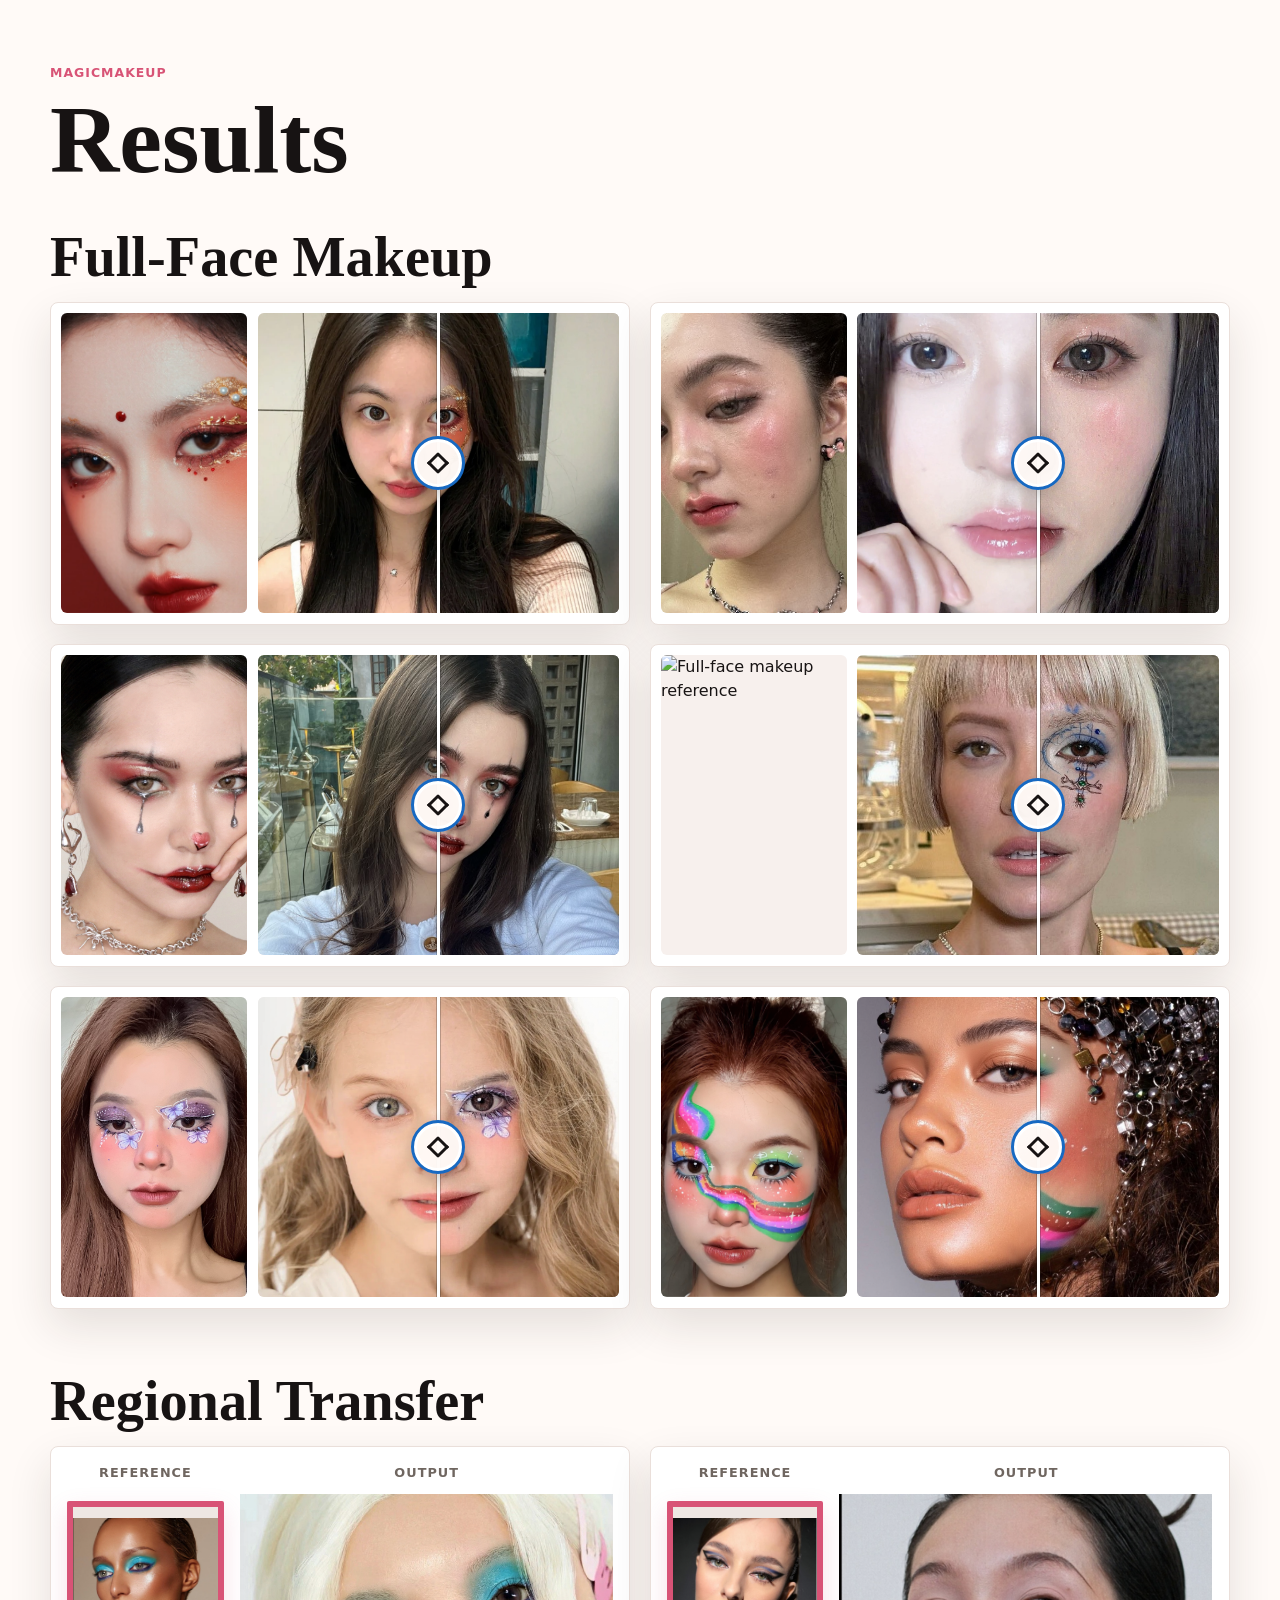
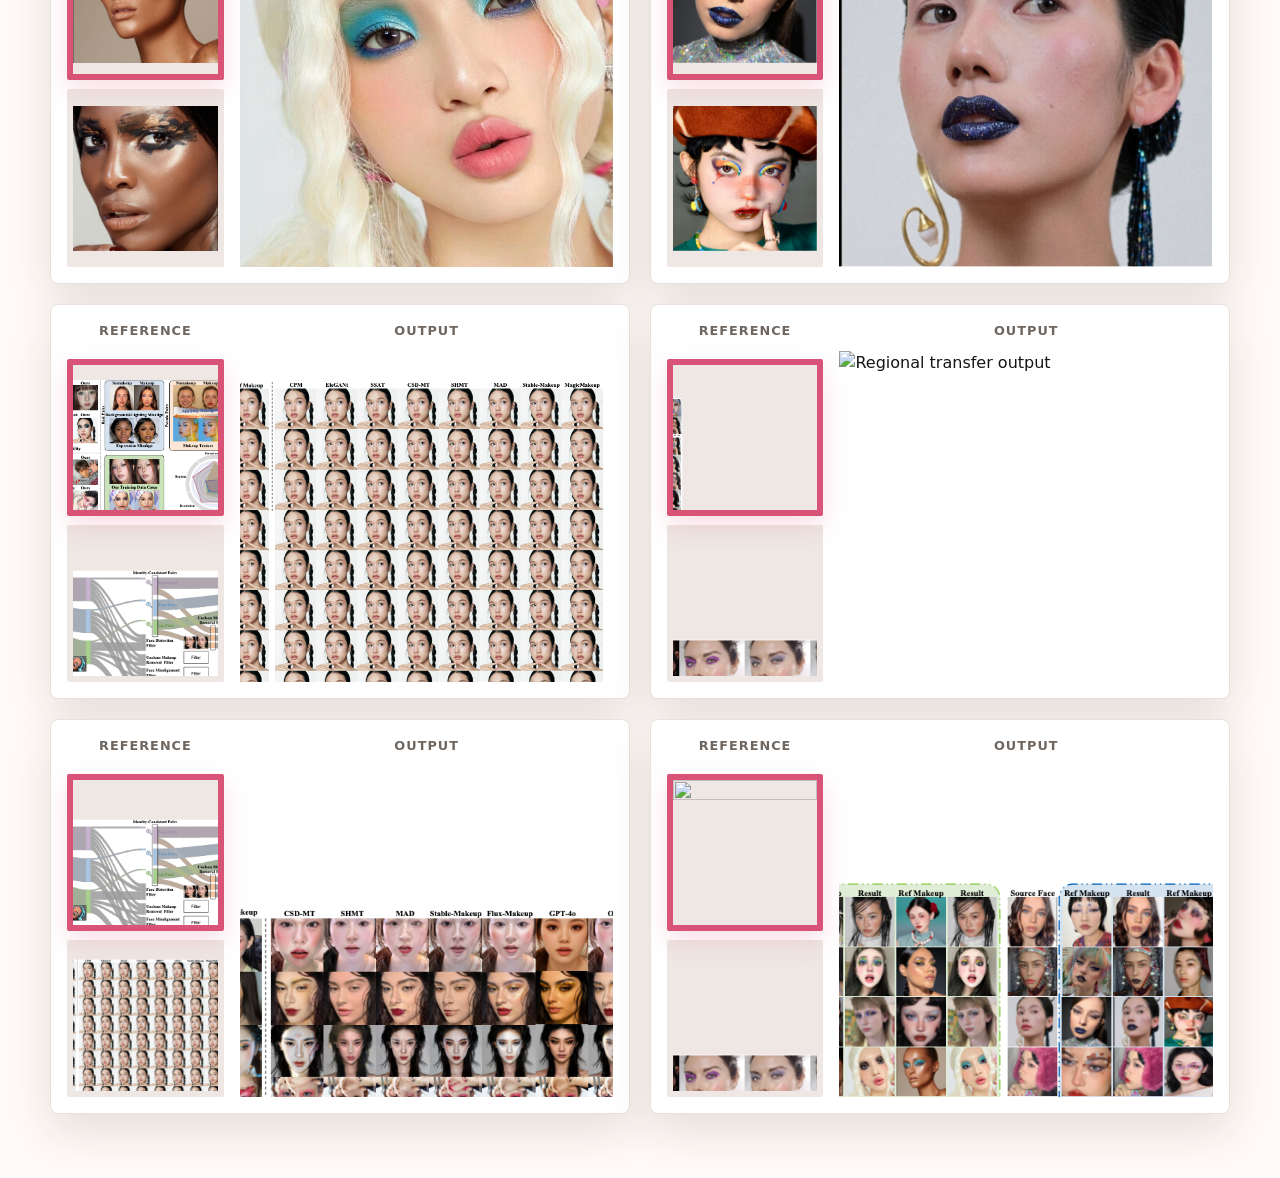
==== minimal-site/index.html @ 83f69f0c "Add minimal results site" ====
<!doctype html>
<html lang="en">
<head>
  <meta charset="utf-8">
  <meta name="viewport" content="width=device-width, initial-scale=1">
  <title>MagicMakeup Minimal Results</title>
  <link rel="stylesheet" href="assets/css/site.css">
</head>
<body>
  <main class="page">
    <header class="page-head">
      <p class="eyebrow">MagicMakeup</p>
      <h1>Results</h1>
    </header>

    <section class="result-block" aria-labelledby="full-face-title">
      <h2 id="full-face-title">Full-Face Makeup</h2>
      <div class="paired-grid">
        <article class="paired-card" data-compare-tile>
          <figure class="paired-card__reference">
            <img src="assets/images/1-2.png" alt="Full-face makeup reference">
          </figure>
          <div class="compare-viewer" data-compare-viewer tabindex="0" role="slider" aria-valuemin="0" aria-valuemax="100" aria-valuenow="50" aria-label="Full-face makeup comparison split">
            <img src="assets/images/1-1.png" alt="Source face">
            <img class="compare-viewer__after" src="assets/images/1-3.png" alt="Full-face makeup result">
            <div class="compare-viewer__line" aria-hidden="true"></div>
            <span class="compare-viewer__handle" aria-hidden="true"></span>
          </div>
        </article>

        <article class="paired-card" data-compare-tile>
          <figure class="paired-card__reference">
            <img src="assets/images/2-2.png" alt="Full-face makeup reference">
          </figure>
          <div class="compare-viewer" data-compare-viewer tabindex="0" role="slider" aria-valuemin="0" aria-valuemax="100" aria-valuenow="50" aria-label="Full-face makeup comparison split">
            <img src="assets/images/2-1.png" alt="Source face">
            <img class="compare-viewer__after" src="assets/images/2-3.png" alt="Full-face makeup result">
            <div class="compare-viewer__line" aria-hidden="true"></div>
            <span class="compare-viewer__handle" aria-hidden="true"></span>
          </div>
        </article>

        <article class="paired-card" data-compare-tile>
          <figure class="paired-card__reference">
            <img src="assets/images/3-2.png" alt="Full-face makeup reference">
          </figure>
          <div class="compare-viewer" data-compare-viewer tabindex="0" role="slider" aria-valuemin="0" aria-valuemax="100" aria-valuenow="50" aria-label="Full-face makeup comparison split">
            <img src="assets/images/3-1.png" alt="Source face">
            <img class="compare-viewer__after" src="assets/images/3-3.png" alt="Full-face makeup result">
            <div class="compare-viewer__line" aria-hidden="true"></div>
            <span class="compare-viewer__handle" aria-hidden="true"></span>
          </div>
        </article>

        <article class="paired-card" data-compare-tile>
          <figure class="paired-card__reference">
            <img src="assets/images/4-2.png" alt="Full-face makeup reference">
          </figure>
          <div class="compare-viewer" data-compare-viewer tabindex="0" role="slider" aria-valuemin="0" aria-valuemax="100" aria-valuenow="50" aria-label="Full-face makeup comparison split">
            <img src="assets/images/4-1.png" alt="Source face">
            <img class="compare-viewer__after" src="assets/images/4-3.png" alt="Full-face makeup result">
            <div class="compare-viewer__line" aria-hidden="true"></div>
            <span class="compare-viewer__handle" aria-hidden="true"></span>
          </div>
        </article>

        <article class="paired-card" data-compare-tile>
          <figure class="paired-card__reference">
            <img src="assets/images/5_2.png" alt="Full-face makeup reference">
          </figure>
          <div class="compare-viewer" data-compare-viewer tabindex="0" role="slider" aria-valuemin="0" aria-valuemax="100" aria-valuenow="50" aria-label="Full-face makeup comparison split">
            <img src="assets/images/5_1.png" alt="Source face">
            <img class="compare-viewer__after" src="assets/images/5_3.png" alt="Full-face makeup result">
            <div class="compare-viewer__line" aria-hidden="true"></div>
            <span class="compare-viewer__handle" aria-hidden="true"></span>
          </div>
        </article>

        <article class="paired-card" data-compare-tile>
          <figure class="paired-card__reference">
            <img src="assets/images/6_2.png" alt="Full-face makeup reference">
          </figure>
          <div class="compare-viewer" data-compare-viewer tabindex="0" role="slider" aria-valuemin="0" aria-valuemax="100" aria-valuenow="50" aria-label="Full-face makeup comparison split">
            <img src="assets/images/6_1.png" alt="Source face">
            <img class="compare-viewer__after" src="assets/images/6_3.png" alt="Full-face makeup result">
            <div class="compare-viewer__line" aria-hidden="true"></div>
            <span class="compare-viewer__handle" aria-hidden="true"></span>
          </div>
        </article>
      </div>
    </section>

    <section class="result-block" aria-labelledby="regional-title">
      <h2 id="regional-title">Regional Transfer</h2>
      <div class="regional-grid">
        <article class="regional-card" data-regional-card>
          <div class="regional-card__refs">
            <h3>Reference</h3>
            <button class="regional-option is-active" type="button" data-regional-option data-output-src="assets/images/b1-3.png" aria-label="Regional reference option 1"><img src="assets/images/b1-2.png" alt=""></button>
            <button class="regional-option" type="button" data-regional-option data-output-src="assets/images/b1-5.png" aria-label="Regional reference option 2"><img src="assets/images/b1-4.png" alt=""></button>
          </div>
          <figure class="regional-card__output">
            <h3>Output</h3>
            <img data-regional-output src="assets/images/b1-1.png" alt="Regional transfer output">
          </figure>
        </article>

        <article class="regional-card" data-regional-card>
          <div class="regional-card__refs">
            <h3>Reference</h3>
            <button class="regional-option is-active" type="button" data-regional-option data-output-src="assets/images/c1-3.png" aria-label="Regional reference option 1"><img src="assets/images/c1-2.png" alt=""></button>
            <button class="regional-option" type="button" data-regional-option data-output-src="assets/images/c1-5.png" aria-label="Regional reference option 2"><img src="assets/images/c1-4.png" alt=""></button>
          </div>
          <figure class="regional-card__output">
            <h3>Output</h3>
            <img data-regional-output src="assets/images/c1-1.png" alt="Regional transfer output">
          </figure>
        </article>

        <article class="regional-card" data-regional-card>
          <div class="regional-card__refs">
            <h3>Reference</h3>
            <button class="regional-option is-active" type="button" data-regional-option data-output-src="assets/images/full-face-transfer.png" aria-label="Regional reference option 1"><img src="assets/images/challenges.png" alt=""></button>
            <button class="regional-option" type="button" data-regional-option data-output-src="assets/images/comparison.png" aria-label="Regional reference option 2"><img src="assets/images/data-pipeline.png" alt=""></button>
          </div>
          <figure class="regional-card__output">
            <h3>Output</h3>
            <img data-regional-output src="assets/images/full-face-transfer.png" alt="Regional transfer output">
          </figure>
        </article>

        <article class="regional-card" data-regional-card>
          <div class="regional-card__refs">
            <h3>Reference</h3>
            <button class="regional-option is-active" type="button" data-regional-option data-output-src="assets/images/teaser.png" aria-label="Regional reference option 1"><img src="assets/images/supp-comparison.png" alt=""></button>
            <button class="regional-option" type="button" data-regional-option data-output-src="assets/images/full-face-transfer.png" aria-label="Regional reference option 2"><img src="assets/images/ablation.png" alt=""></button>
          </div>
          <figure class="regional-card__output">
            <h3>Output</h3>
            <img data-regional-output src="assets/images/teaser.png" alt="Regional transfer output">
          </figure>
        </article>

        <article class="regional-card" data-regional-card>
          <div class="regional-card__refs">
            <h3>Reference</h3>
            <button class="regional-option is-active" type="button" data-regional-option data-output-src="assets/images/comparison.png" aria-label="Regional reference option 1"><img src="assets/images/data-pipeline.png" alt=""></button>
            <button class="regional-option" type="button" data-regional-option data-output-src="assets/images/supp-comparison.png" aria-label="Regional reference option 2"><img src="assets/images/full-face-transfer.png" alt=""></button>
          </div>
          <figure class="regional-card__output">
            <h3>Output</h3>
            <img data-regional-output src="assets/images/comparison.png" alt="Regional transfer output">
          </figure>
        </article>

        <article class="regional-card" data-regional-card>
          <div class="regional-card__refs">
            <h3>Reference</h3>
            <button class="regional-option is-active" type="button" data-regional-option data-output-src="assets/images/region-transfer.png" aria-label="Regional reference option 1"><img src="assets/images/teaser.png" alt=""></button>
            <button class="regional-option" type="button" data-regional-option data-output-src="assets/images/comparison.png" aria-label="Regional reference option 2"><img src="assets/images/ablation.png" alt=""></button>
          </div>
          <figure class="regional-card__output">
            <h3>Output</h3>
            <img data-regional-output src="assets/images/region-transfer.png" alt="Regional transfer output">
          </figure>
        </article>
      </div>
    </section>
  </main>

  <script src="assets/js/site.js"></script>
</body>
</html>
---- minimal-site/assets/css/site.css ----
:root {
  --ink: #171313;
  --paper: #fffaf7;
  --panel: #ffffff;
  --line: #eadfda;
  --muted: #6f6660;
  --rose: #d85376;
  --teal: #278b83;
  --shadow: 0 18px 44px rgba(44, 31, 25, 0.12);
  --radius: 8px;
  --max: 1180px;
}

* {
  box-sizing: border-box;
}

html {
  scroll-behavior: smooth;
}

body {
  margin: 0;
  background: var(--paper);
  color: var(--ink);
  font-family: Inter, ui-sans-serif, system-ui, -apple-system, BlinkMacSystemFont, "Segoe UI", sans-serif;
  line-height: 1.5;
}

img {
  display: block;
  max-width: 100%;
}

button {
  font: inherit;
}

.page {
  width: min(var(--max), calc(100% - 2rem));
  margin: 0 auto;
  padding: 4rem 0;
}

.page-head {
  margin-bottom: 2.5rem;
}

.eyebrow {
  margin: 0 0 0.5rem;
  color: var(--rose);
  font-size: 0.78rem;
  font-weight: 800;
  letter-spacing: 0.08em;
  text-transform: uppercase;
}

h1,
h2 {
  margin: 0;
  font-family: Georgia, "Times New Roman", serif;
  line-height: 1.02;
}

h1 {
  font-size: clamp(3rem, 8vw, 6rem);
}

h2 {
  margin-bottom: 1rem;
  font-size: clamp(2rem, 4.4vw, 4rem);
}

.result-block + .result-block {
  margin-top: 4rem;
}

.paired-grid,
.regional-grid {
  display: grid;
  grid-template-columns: repeat(2, minmax(0, 1fr));
  gap: 1.2rem;
}

.paired-card,
.regional-card {
  overflow: hidden;
  border: 1px solid var(--line);
  border-radius: var(--radius);
  background: var(--panel);
  box-shadow: var(--shadow);
}

.paired-card {
  display: grid;
  grid-template-columns: minmax(128px, 0.34fr) minmax(0, 0.66fr);
  gap: 0.65rem;
  padding: 0.65rem;
  align-items: stretch;
}

.paired-card > * {
  min-width: 0;
}

.paired-card__reference,
.compare-viewer {
  min-height: 300px;
  overflow: hidden;
  border-radius: 6px;
  background: #f7f0ed;
}

.paired-card__reference {
  margin: 0;
}

.paired-card__reference img,
.compare-viewer img {
  width: 100%;
  height: 100%;
  object-fit: cover;
}

.compare-viewer {
  --split: 50%;
  position: relative;
  cursor: ew-resize;
  touch-action: none;
  user-select: none;
}

.compare-viewer:focus-visible {
  outline: 3px solid var(--teal);
  outline-offset: 3px;
}

.compare-viewer img {
  position: absolute;
  inset: 0;
  pointer-events: none;
}

.compare-viewer__after {
  clip-path: inset(0 0 0 var(--split));
}

.compare-viewer__line {
  position: absolute;
  top: 0;
  bottom: 0;
  left: var(--split);
  z-index: 2;
  width: 3px;
  background: white;
  box-shadow: 0 0 0 1px rgba(20, 19, 19, 0.24);
  transform: translateX(-1px);
  pointer-events: none;
}

.compare-viewer__handle {
  position: absolute;
  top: 0;
  bottom: 0;
  left: var(--split);
  z-index: 3;
  width: 54px;
  height: 54px;
  margin: auto 0;
  border: 3px solid #1769c2;
  border-radius: 50%;
  background: rgba(255, 250, 247, 0.96);
  box-shadow: 0 6px 18px rgba(20, 19, 19, 0.22), inset 0 0 0 3px white;
  transform: translateX(-50%);
  pointer-events: none;
}

.compare-viewer__handle::before,
.compare-viewer__handle::after {
  content: "";
  position: absolute;
  top: 50%;
  width: 12px;
  height: 12px;
  border-top: 3px solid var(--ink);
}

.compare-viewer__handle::before {
  left: 16px;
  border-left: 3px solid var(--ink);
  transform: translateY(-50%) rotate(-45deg);
}

.compare-viewer__handle::after {
  right: 16px;
  border-right: 3px solid var(--ink);
  transform: translateY(-50%) rotate(45deg);
}

.regional-card {
  display: grid;
  grid-template-columns: minmax(150px, 0.42fr) minmax(0, 1fr);
  gap: 1rem;
  padding: 1rem;
}

.regional-card h3 {
  margin: 0 0 0.7rem;
  color: var(--muted);
  font-size: 0.8rem;
  font-weight: 850;
  letter-spacing: 0.08em;
  text-align: center;
  text-transform: uppercase;
}

.regional-card__refs {
  display: grid;
  grid-template-rows: auto repeat(2, minmax(0, 1fr));
  gap: 0.55rem;
}

.regional-option {
  width: 100%;
  border: 6px solid #eee7e3;
  border-radius: 2px;
  padding: 0;
  background: #eee7e3;
  cursor: pointer;
  transition: border-color 160ms ease, box-shadow 160ms ease, transform 160ms ease;
}

.regional-option:hover,
.regional-option:focus-visible,
.regional-option.is-active {
  border-color: var(--rose);
  box-shadow: 0 10px 24px rgba(216, 83, 118, 0.18);
  transform: translateY(-1px);
}

.regional-option:focus-visible {
  outline: 3px solid rgba(39, 139, 131, 0.38);
  outline-offset: 3px;
}

.regional-option img {
  width: 100%;
  aspect-ratio: 1 / 1;
  object-fit: cover;
}

.regional-card__output {
  display: grid;
  grid-template-rows: auto 1fr;
  min-height: 360px;
  margin: 0;
}

.regional-card__output img {
  width: 100%;
  height: 100%;
  object-fit: cover;
  transition: opacity 150ms ease;
}

@media (max-width: 960px) {
  .paired-grid,
  .regional-grid {
    grid-template-columns: 1fr;
  }
}

@media (max-width: 640px) {
  .page {
    width: min(var(--max), calc(100% - 1rem));
    padding: 2.5rem 0;
  }

  .paired-card,
  .regional-card {
    grid-template-columns: 1fr;
  }
}
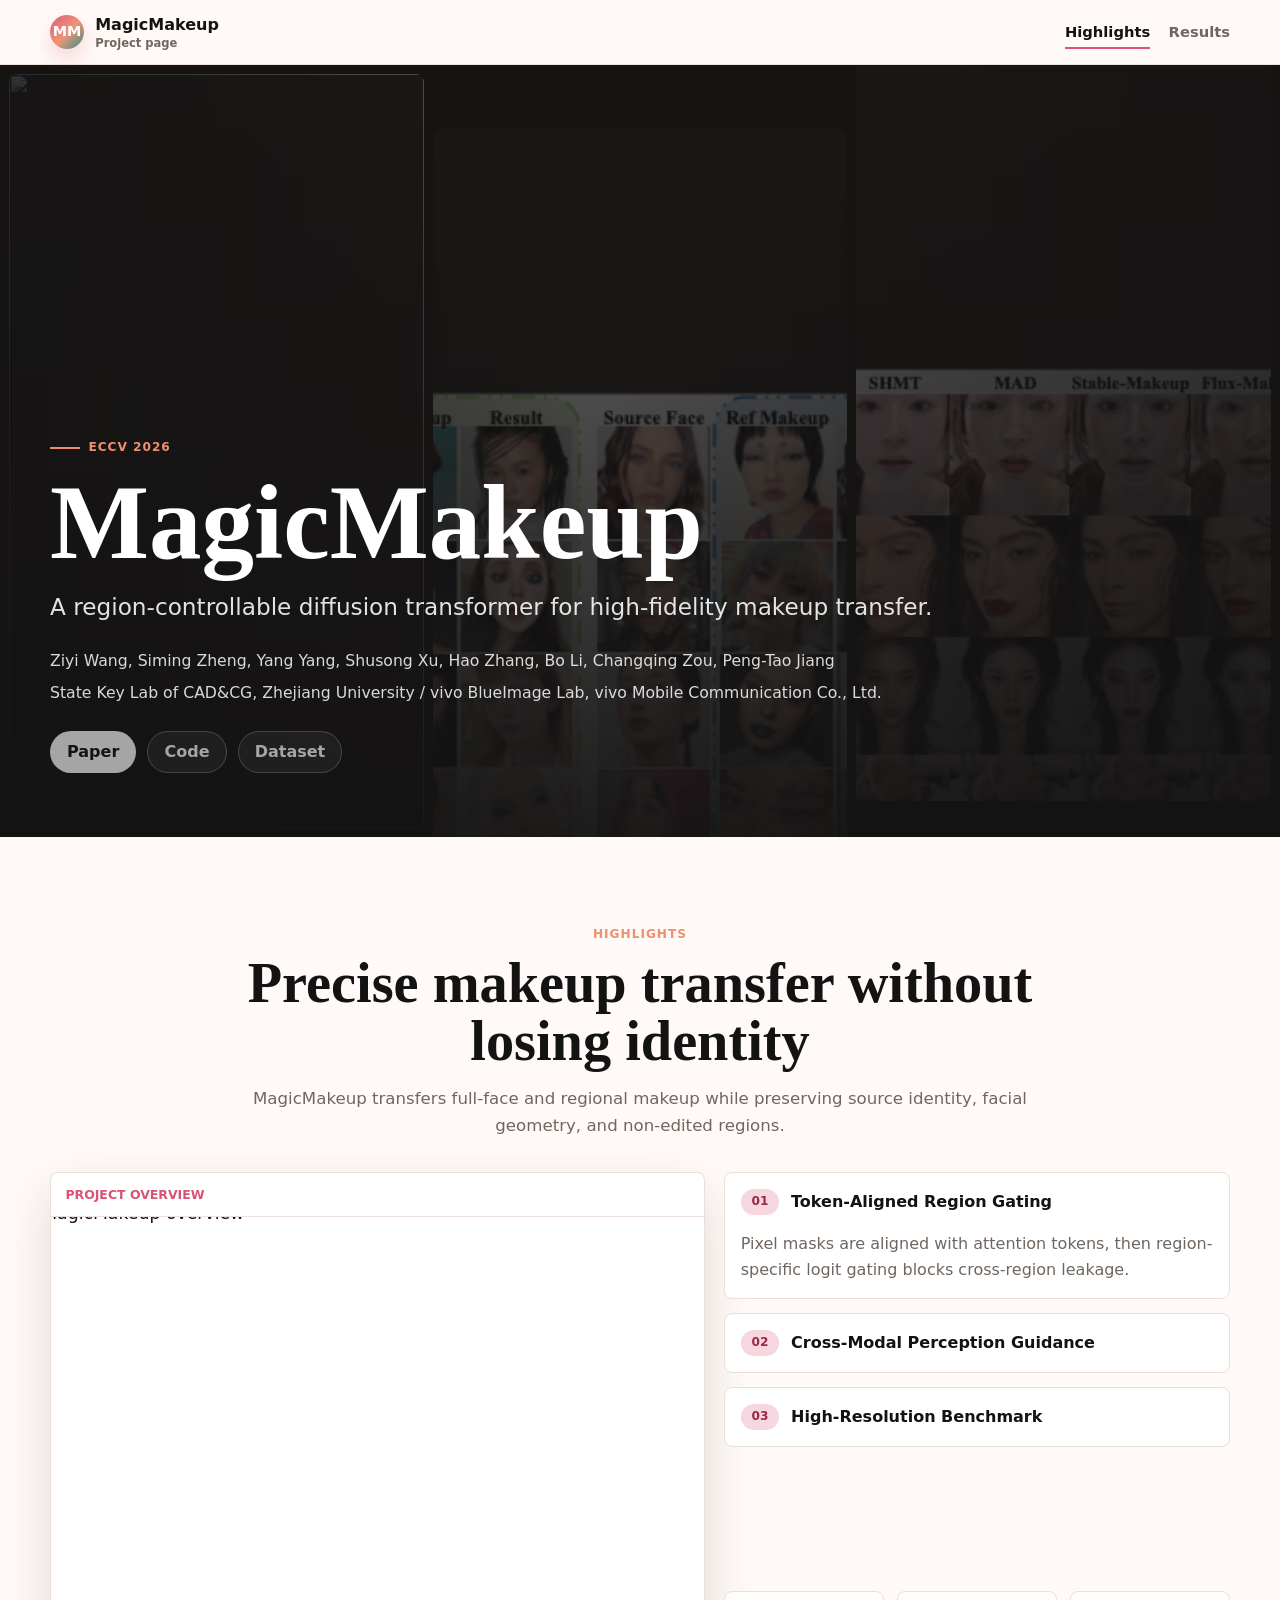
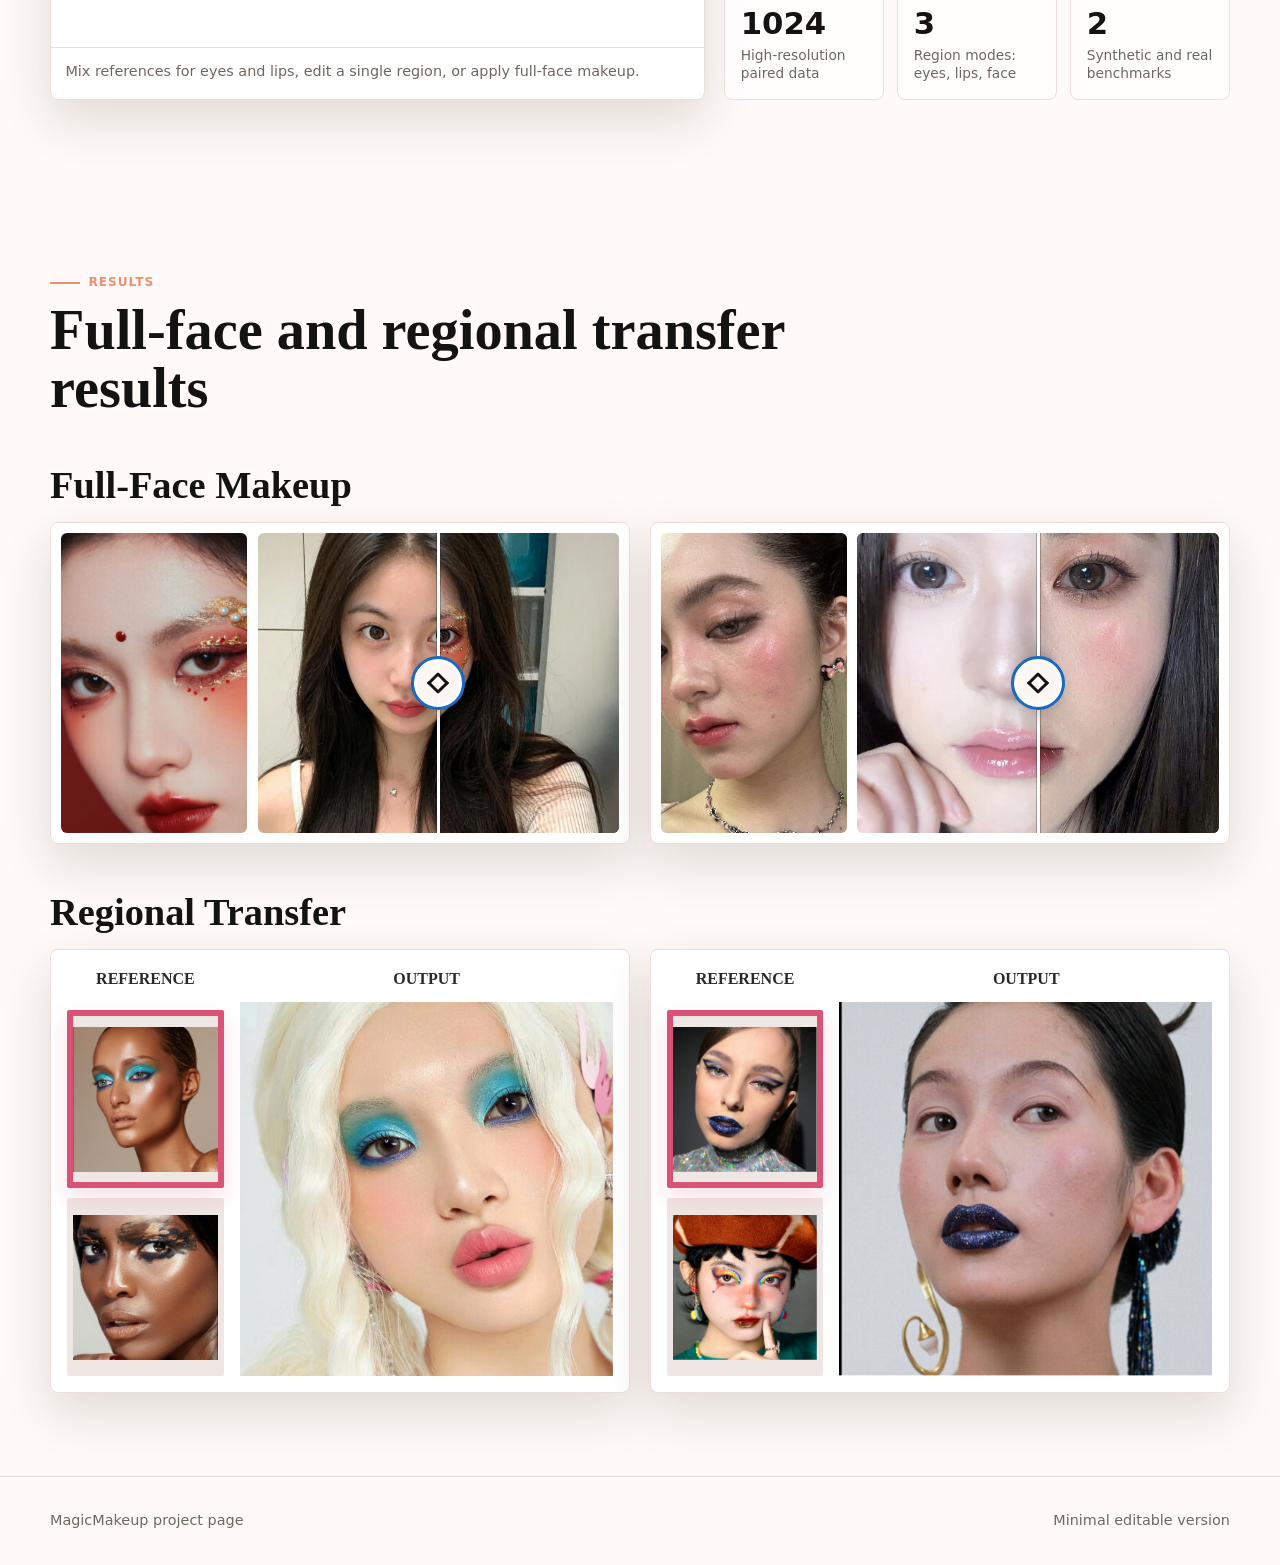
==== commit 4a81ea75: "Restore minimal page layout" ====
--- a/minimal-site/index.html
+++ b/minimal-site/index.html
@@ -3,170 +3,173 @@
 <head>
   <meta charset="utf-8">
   <meta name="viewport" content="width=device-width, initial-scale=1">
-  <title>MagicMakeup Minimal Results</title>
+  <title>MagicMakeup Minimal Project Page</title>
+  <meta name="description" content="Project page for MagicMakeup, a region-controllable diffusion transformer for high-fidelity makeup transfer.">
+  <meta property="og:title" content="MagicMakeup">
+  <meta property="og:description" content="Region-controllable, high-fidelity makeup transfer with diffusion transformers.">
+  <meta property="og:image" content="assets/images/teaser.png">
   <link rel="stylesheet" href="assets/css/site.css">
 </head>
 <body>
-  <main class="page">
-    <header class="page-head">
-      <p class="eyebrow">MagicMakeup</p>
-      <h1>Results</h1>
+  <a class="skip-link" href="#main">Skip to content</a>
+  <div class="site-shell">
+    <header class="topbar">
+      <div class="topbar__inner">
+        <a class="brand" href="./" aria-label="MagicMakeup project page home">
+          <span class="brand__mark">MM</span>
+          <span>MagicMakeup<span class="brand__sub">Project page</span></span>
+        </a>
+        <nav class="nav" aria-label="Project navigation">
+          <a href="#highlights">Highlights</a>
+          <a href="#results">Results</a>
+        </nav>
+      </div>
     </header>
 
-    <section class="result-block" aria-labelledby="full-face-title">
-      <h2 id="full-face-title">Full-Face Makeup</h2>
-      <div class="paired-grid">
-        <article class="paired-card" data-compare-tile>
-          <figure class="paired-card__reference">
-            <img src="assets/images/1-2.png" alt="Full-face makeup reference">
-          </figure>
-          <div class="compare-viewer" data-compare-viewer tabindex="0" role="slider" aria-valuemin="0" aria-valuemax="100" aria-valuenow="50" aria-label="Full-face makeup comparison split">
-            <img src="assets/images/1-1.png" alt="Source face">
-            <img class="compare-viewer__after" src="assets/images/1-3.png" alt="Full-face makeup result">
-            <div class="compare-viewer__line" aria-hidden="true"></div>
-            <span class="compare-viewer__handle" aria-hidden="true"></span>
+    <main id="main">
+      <section class="hero">
+        <div class="hero__media" aria-hidden="true">
+          <figure><img src="assets/images/teaser.png" alt=""></figure>
+          <figure><img src="assets/images/region-transfer.png" alt=""></figure>
+          <figure><img src="assets/images/comparison.png" alt=""></figure>
+        </div>
+        <div class="hero__veil"></div>
+        <div class="hero__content">
+          <span class="eyebrow">ECCV 2026</span>
+          <h1>MagicMakeup</h1>
+          <p class="hero__lead">A region-controllable diffusion transformer for high-fidelity makeup transfer.</p>
+          <div class="hero__meta">
+            <span>Ziyi Wang, Siming Zheng, Yang Yang, Shusong Xu, Hao Zhang, Bo Li, Changqing Zou, Peng-Tao Jiang</span>
+            <span>State Key Lab of CAD&amp;CG, Zhejiang University / vivo BlueImage Lab, vivo Mobile Communication Co., Ltd.</span>
           </div>
-        </article>
+          <div class="hero__actions">
+            <a class="btn btn--light btn--disabled" href="#" aria-disabled="true">Paper</a>
+            <a class="btn btn--ghost btn--disabled" href="#" aria-disabled="true">Code</a>
+            <a class="btn btn--ghost btn--disabled" href="#" aria-disabled="true">Dataset</a>
+          </div>
+        </div>
+      </section>
 
-        <article class="paired-card" data-compare-tile>
-          <figure class="paired-card__reference">
-            <img src="assets/images/2-2.png" alt="Full-face makeup reference">
-          </figure>
-          <div class="compare-viewer" data-compare-viewer tabindex="0" role="slider" aria-valuemin="0" aria-valuemax="100" aria-valuenow="50" aria-label="Full-face makeup comparison split">
-            <img src="assets/images/2-1.png" alt="Source face">
-            <img class="compare-viewer__after" src="assets/images/2-3.png" alt="Full-face makeup result">
-            <div class="compare-viewer__line" aria-hidden="true"></div>
-            <span class="compare-viewer__handle" aria-hidden="true"></span>
+      <section id="highlights" class="section">
+        <div class="container">
+          <div class="section-head section-head--center">
+            <span class="eyebrow">Highlights</span>
+            <h2 class="section-title">Precise makeup transfer without losing identity</h2>
+            <p class="section-sub">MagicMakeup transfers full-face and regional makeup while preserving source identity, facial geometry, and non-edited regions.</p>
           </div>
-        </article>
 
-        <article class="paired-card" data-compare-tile>
-          <figure class="paired-card__reference">
-            <img src="assets/images/3-2.png" alt="Full-face makeup reference">
-          </figure>
-          <div class="compare-viewer" data-compare-viewer tabindex="0" role="slider" aria-valuemin="0" aria-valuemax="100" aria-valuenow="50" aria-label="Full-face makeup comparison split">
-            <img src="assets/images/3-1.png" alt="Source face">
-            <img class="compare-viewer__after" src="assets/images/3-3.png" alt="Full-face makeup result">
-            <div class="compare-viewer__line" aria-hidden="true"></div>
-            <span class="compare-viewer__handle" aria-hidden="true"></span>
+          <div class="split split--highlights">
+            <figure class="figure-plate figure-plate--overview">
+              <div class="figure-plate__bar"><span>Project Overview</span></div>
+              <div class="figure-plate__media">
+                <img src="assets/images/teaser.png" alt="MagicMakeup overview">
+              </div>
+              <figcaption>Mix references for eyes and lips, edit a single region, or apply full-face makeup.</figcaption>
+            </figure>
+
+            <div class="highlight-side">
+              <div class="accordion">
+                <details open>
+                  <summary><span class="chip">01</span><span>Token-Aligned Region Gating</span></summary>
+                  <p>Pixel masks are aligned with attention tokens, then region-specific logit gating blocks cross-region leakage.</p>
+                </details>
+                <details>
+                  <summary><span class="chip">02</span><span>Cross-Modal Perception Guidance</span></summary>
+                  <p>Text and image features are aligned to clarify which attributes should be transferred and which identity cues should be preserved.</p>
+                </details>
+                <details>
+                  <summary><span class="chip">03</span><span>High-Resolution Benchmark</span></summary>
+                  <p>The benchmark covers synthetic and real 1024 x 1024 makeup-transfer settings with region-level evaluation.</p>
+                </details>
+              </div>
+
+              <div class="kpi-strip kpi-strip--highlight">
+                <div class="kpi"><strong>1024</strong><span>High-resolution paired data</span></div>
+                <div class="kpi"><strong>3</strong><span>Region modes: eyes, lips, face</span></div>
+                <div class="kpi"><strong>2</strong><span>Synthetic and real benchmarks</span></div>
+              </div>
+            </div>
           </div>
-        </article>
+        </div>
+      </section>
 
-        <article class="paired-card" data-compare-tile>
-          <figure class="paired-card__reference">
-            <img src="assets/images/4-2.png" alt="Full-face makeup reference">
-          </figure>
-          <div class="compare-viewer" data-compare-viewer tabindex="0" role="slider" aria-valuemin="0" aria-valuemax="100" aria-valuenow="50" aria-label="Full-face makeup comparison split">
-            <img src="assets/images/4-1.png" alt="Source face">
-            <img class="compare-viewer__after" src="assets/images/4-3.png" alt="Full-face makeup result">
-            <div class="compare-viewer__line" aria-hidden="true"></div>
-            <span class="compare-viewer__handle" aria-hidden="true"></span>
+      <section id="results" class="section">
+        <div class="container">
+          <div class="section-head">
+            <span class="eyebrow">Results</span>
+            <h2 class="section-title">Full-face and regional transfer results</h2>
           </div>
-        </article>
 
-        <article class="paired-card" data-compare-tile>
-          <figure class="paired-card__reference">
-            <img src="assets/images/5_2.png" alt="Full-face makeup reference">
-          </figure>
-          <div class="compare-viewer" data-compare-viewer tabindex="0" role="slider" aria-valuemin="0" aria-valuemax="100" aria-valuenow="50" aria-label="Full-face makeup comparison split">
-            <img src="assets/images/5_1.png" alt="Source face">
-            <img class="compare-viewer__after" src="assets/images/5_3.png" alt="Full-face makeup result">
-            <div class="compare-viewer__line" aria-hidden="true"></div>
-            <span class="compare-viewer__handle" aria-hidden="true"></span>
+          <div class="result-block">
+            <div class="result-block__head">
+              <h3>Full-Face Makeup</h3>
+            </div>
+            <div class="paired-grid">
+              <article class="paired-card paired-card--slider" data-compare-tile>
+                <figure class="paired-card__reference">
+                  <img src="assets/images/1-2.png" alt="Full-face makeup reference">
+                </figure>
+                <div class="compare-viewer compare-viewer--full" data-compare-viewer tabindex="0" role="slider" aria-valuemin="0" aria-valuemax="100" aria-valuenow="50" aria-label="Full-face makeup comparison split">
+                  <img src="assets/images/1-1.png" alt="Source face">
+                  <img class="compare-viewer__after" src="assets/images/1-3.png" alt="Full-face makeup result">
+                  <div class="compare-viewer__line" aria-hidden="true"></div>
+                  <span class="compare-viewer__handle" aria-hidden="true"></span>
+                </div>
+              </article>
+              <article class="paired-card paired-card--slider" data-compare-tile>
+                <figure class="paired-card__reference">
+                  <img src="assets/images/2-2.png" alt="Full-face makeup reference">
+                </figure>
+                <div class="compare-viewer compare-viewer--full" data-compare-viewer tabindex="0" role="slider" aria-valuemin="0" aria-valuemax="100" aria-valuenow="50" aria-label="Full-face makeup comparison split">
+                  <img src="assets/images/2-1.png" alt="Source face">
+                  <img class="compare-viewer__after" src="assets/images/2-3.png" alt="Full-face makeup result">
+                  <div class="compare-viewer__line" aria-hidden="true"></div>
+                  <span class="compare-viewer__handle" aria-hidden="true"></span>
+                </div>
+              </article>
+            </div>
           </div>
-        </article>
 
-        <article class="paired-card" data-compare-tile>
-          <figure class="paired-card__reference">
-            <img src="assets/images/6_2.png" alt="Full-face makeup reference">
-          </figure>
-          <div class="compare-viewer" data-compare-viewer tabindex="0" role="slider" aria-valuemin="0" aria-valuemax="100" aria-valuenow="50" aria-label="Full-face makeup comparison split">
-            <img src="assets/images/6_1.png" alt="Source face">
-            <img class="compare-viewer__after" src="assets/images/6_3.png" alt="Full-face makeup result">
-            <div class="compare-viewer__line" aria-hidden="true"></div>
-            <span class="compare-viewer__handle" aria-hidden="true"></span>
+          <div class="result-block">
+            <div class="result-block__head">
+              <h3>Regional Transfer</h3>
+            </div>
+            <div class="regional-grid">
+              <article class="regional-card" data-regional-card>
+                <div class="regional-card__refs">
+                  <h4>Reference</h4>
+                  <button class="regional-option is-active" type="button" data-regional-option data-output-src="assets/images/b1-3.png" aria-label="Regional reference option 1"><img src="assets/images/b1-2.png" alt=""></button>
+                  <button class="regional-option" type="button" data-regional-option data-output-src="assets/images/b1-5.png" aria-label="Regional reference option 2"><img src="assets/images/b1-4.png" alt=""></button>
+                </div>
+                <figure class="regional-card__output">
+                  <h4>Output</h4>
+                  <img data-regional-output src="assets/images/b1-1.png" alt="Regional transfer output">
+                </figure>
+              </article>
+              <article class="regional-card" data-regional-card>
+                <div class="regional-card__refs">
+                  <h4>Reference</h4>
+                  <button class="regional-option is-active" type="button" data-regional-option data-output-src="assets/images/c1-3.png" aria-label="Regional reference option 1"><img src="assets/images/c1-2.png" alt=""></button>
+                  <button class="regional-option" type="button" data-regional-option data-output-src="assets/images/c1-5.png" aria-label="Regional reference option 2"><img src="assets/images/c1-4.png" alt=""></button>
+                </div>
+                <figure class="regional-card__output">
+                  <h4>Output</h4>
+                  <img data-regional-output src="assets/images/c1-1.png" alt="Regional transfer output">
+                </figure>
+              </article>
+            </div>
           </div>
-        </article>
+        </div>
+      </section>
+    </main>
+
+    <footer class="footer">
+      <div class="container">
+        <span>MagicMakeup project page</span>
+        <span>Minimal editable version</span>
       </div>
-    </section>
-
-    <section class="result-block" aria-labelledby="regional-title">
-      <h2 id="regional-title">Regional Transfer</h2>
-      <div class="regional-grid">
-        <article class="regional-card" data-regional-card>
-          <div class="regional-card__refs">
-            <h3>Reference</h3>
-            <button class="regional-option is-active" type="button" data-regional-option data-output-src="assets/images/b1-3.png" aria-label="Regional reference option 1"><img src="assets/images/b1-2.png" alt=""></button>
-            <button class="regional-option" type="button" data-regional-option data-output-src="assets/images/b1-5.png" aria-label="Regional reference option 2"><img src="assets/images/b1-4.png" alt=""></button>
-          </div>
-          <figure class="regional-card__output">
-            <h3>Output</h3>
-            <img data-regional-output src="assets/images/b1-1.png" alt="Regional transfer output">
-          </figure>
-        </article>
-
-        <article class="regional-card" data-regional-card>
-          <div class="regional-card__refs">
-            <h3>Reference</h3>
-            <button class="regional-option is-active" type="button" data-regional-option data-output-src="assets/images/c1-3.png" aria-label="Regional reference option 1"><img src="assets/images/c1-2.png" alt=""></button>
-            <button class="regional-option" type="button" data-regional-option data-output-src="assets/images/c1-5.png" aria-label="Regional reference option 2"><img src="assets/images/c1-4.png" alt=""></button>
-          </div>
-          <figure class="regional-card__output">
-            <h3>Output</h3>
-            <img data-regional-output src="assets/images/c1-1.png" alt="Regional transfer output">
-          </figure>
-        </article>
-
-        <article class="regional-card" data-regional-card>
-          <div class="regional-card__refs">
-            <h3>Reference</h3>
-            <button class="regional-option is-active" type="button" data-regional-option data-output-src="assets/images/full-face-transfer.png" aria-label="Regional reference option 1"><img src="assets/images/challenges.png" alt=""></button>
-            <button class="regional-option" type="button" data-regional-option data-output-src="assets/images/comparison.png" aria-label="Regional reference option 2"><img src="assets/images/data-pipeline.png" alt=""></button>
-          </div>
-          <figure class="regional-card__output">
-            <h3>Output</h3>
-            <img data-regional-output src="assets/images/full-face-transfer.png" alt="Regional transfer output">
-          </figure>
-        </article>
-
-        <article class="regional-card" data-regional-card>
-          <div class="regional-card__refs">
-            <h3>Reference</h3>
-            <button class="regional-option is-active" type="button" data-regional-option data-output-src="assets/images/teaser.png" aria-label="Regional reference option 1"><img src="assets/images/supp-comparison.png" alt=""></button>
-            <button class="regional-option" type="button" data-regional-option data-output-src="assets/images/full-face-transfer.png" aria-label="Regional reference option 2"><img src="assets/images/ablation.png" alt=""></button>
-          </div>
-          <figure class="regional-card__output">
-            <h3>Output</h3>
-            <img data-regional-output src="assets/images/teaser.png" alt="Regional transfer output">
-          </figure>
-        </article>
-
-        <article class="regional-card" data-regional-card>
-          <div class="regional-card__refs">
-            <h3>Reference</h3>
-            <button class="regional-option is-active" type="button" data-regional-option data-output-src="assets/images/comparison.png" aria-label="Regional reference option 1"><img src="assets/images/data-pipeline.png" alt=""></button>
-            <button class="regional-option" type="button" data-regional-option data-output-src="assets/images/supp-comparison.png" aria-label="Regional reference option 2"><img src="assets/images/full-face-transfer.png" alt=""></button>
-          </div>
-          <figure class="regional-card__output">
-            <h3>Output</h3>
-            <img data-regional-output src="assets/images/comparison.png" alt="Regional transfer output">
-          </figure>
-        </article>
-
-        <article class="regional-card" data-regional-card>
-          <div class="regional-card__refs">
-            <h3>Reference</h3>
-            <button class="regional-option is-active" type="button" data-regional-option data-output-src="assets/images/region-transfer.png" aria-label="Regional reference option 1"><img src="assets/images/teaser.png" alt=""></button>
-            <button class="regional-option" type="button" data-regional-option data-output-src="assets/images/comparison.png" aria-label="Regional reference option 2"><img src="assets/images/ablation.png" alt=""></button>
-          </div>
-          <figure class="regional-card__output">
-            <h3>Output</h3>
-            <img data-regional-output src="assets/images/region-transfer.png" alt="Regional transfer output">
-          </figure>
-        </article>
-      </div>
-    </section>
-  </main>
+    </footer>
+  </div>
 
   <script src="assets/js/site.js"></script>
 </body>
--- a/minimal-site/assets/css/site.css
+++ b/minimal-site/assets/css/site.css
@@ -1,12 +1,15 @@
 :root {
-  --ink: #171313;
+  color-scheme: light;
+  --ink: #141313;
+  --ink-soft: #2b2828;
   --paper: #fffaf7;
   --panel: #ffffff;
   --line: #eadfda;
   --muted: #6f6660;
   --rose: #d85376;
+  --coral: #ef8f70;
   --teal: #278b83;
-  --shadow: 0 18px 44px rgba(44, 31, 25, 0.12);
+  --shadow: 0 20px 50px rgba(44, 31, 25, 0.14);
   --radius: 8px;
   --max: 1180px;
 }
@@ -24,7 +27,8 @@
   background: var(--paper);
   color: var(--ink);
   font-family: Inter, ui-sans-serif, system-ui, -apple-system, BlinkMacSystemFont, "Segoe UI", sans-serif;
-  line-height: 1.5;
+  line-height: 1.6;
+  letter-spacing: 0;
 }
 
 img {
@@ -32,99 +36,619 @@
   max-width: 100%;
 }
 
+a {
+  color: inherit;
+  text-decoration: none;
+}
+
 button {
   font: inherit;
 }
 
-.page {
+.skip-link {
+  position: absolute;
+  left: 1rem;
+  top: -4rem;
+  z-index: 100;
+  padding: 0.65rem 0.9rem;
+  border-radius: var(--radius);
+  background: var(--ink);
+  color: white;
+}
+
+.skip-link:focus {
+  top: 1rem;
+}
+
+.site-shell {
+  min-height: 100vh;
+}
+
+.topbar {
+  position: sticky;
+  top: 0;
+  z-index: 50;
+  border-bottom: 1px solid rgba(234, 223, 218, 0.88);
+  background: rgba(255, 250, 247, 0.9);
+  backdrop-filter: blur(16px);
+}
+
+.topbar__inner {
+  width: min(var(--max), calc(100% - 2rem));
+  height: 64px;
+  margin: 0 auto;
+  display: flex;
+  align-items: center;
+  justify-content: space-between;
+  gap: 1rem;
+}
+
+.brand {
+  display: inline-flex;
+  align-items: center;
+  gap: 0.7rem;
+  font-weight: 800;
+  letter-spacing: 0;
+}
+
+.brand__mark {
+  width: 34px;
+  height: 34px;
+  display: grid;
+  place-items: center;
+  border-radius: 50%;
+  background:
+    linear-gradient(135deg, rgba(216, 83, 118, 0.95), rgba(239, 143, 112, 0.95) 52%, rgba(39, 139, 131, 0.95));
+  color: white;
+  font-size: 0.9rem;
+  box-shadow: 0 10px 20px rgba(216, 83, 118, 0.22);
+}
+
+.brand__sub {
+  display: block;
+  margin-top: -0.2rem;
+  color: var(--muted);
+  font-size: 0.72rem;
+  font-weight: 650;
+}
+
+.nav {
+  display: flex;
+  align-items: center;
+  gap: 1.15rem;
+  color: var(--muted);
+  font-size: 0.92rem;
+  font-weight: 650;
+}
+
+.nav a {
+  position: relative;
+  padding: 0.3rem 0;
+}
+
+.nav a::after {
+  content: "";
+  position: absolute;
+  left: 0;
+  right: 0;
+  bottom: 0;
+  height: 2px;
+  background: var(--rose);
+  transform: scaleX(0);
+  transform-origin: left;
+  transition: transform 180ms ease;
+}
+
+.nav a:hover::after,
+.nav a:focus-visible::after,
+.nav a.is-active::after {
+  transform: scaleX(1);
+}
+
+.nav a.is-active {
+  color: var(--ink);
+}
+
+.hero {
+  position: relative;
+  min-height: calc(100svh - 128px);
+  display: grid;
+  align-items: end;
+  overflow: hidden;
+  background: #171312;
+  color: white;
+}
+
+.hero__media {
+  position: absolute;
+  inset: 0;
+  display: grid;
+  grid-template-columns: repeat(3, 1fr);
+  gap: 0.55rem;
+  padding: 0.55rem;
+  opacity: 0.74;
+}
+
+.hero__media figure {
+  margin: 0;
+  min-height: 240px;
+  overflow: hidden;
+  border-radius: var(--radius);
+  background: #261f1d;
+}
+
+.hero__media img {
+  width: 100%;
+  height: 100%;
+  object-fit: cover;
+  filter: saturate(0.94) contrast(1.03);
+}
+
+.hero__media figure:nth-child(2) {
+  transform: translateY(6vh);
+}
+
+.hero__media figure:nth-child(3) {
+  transform: translateY(-3vh);
+}
+
+.hero__veil {
+  position: absolute;
+  inset: 0;
+  background:
+    linear-gradient(180deg, rgba(20, 19, 19, 0.38), rgba(20, 19, 19, 0.72) 58%, rgba(20, 19, 19, 0.94)),
+    linear-gradient(90deg, rgba(20, 19, 19, 0.72), rgba(20, 19, 19, 0.12) 46%, rgba(20, 19, 19, 0.62));
+}
+
+.hero__content {
+  position: relative;
   width: min(var(--max), calc(100% - 2rem));
   margin: 0 auto;
-  padding: 4rem 0;
-}
-
-.page-head {
-  margin-bottom: 2.5rem;
+  padding: 7rem 0 4rem;
 }
 
 .eyebrow {
-  margin: 0 0 0.5rem;
-  color: var(--rose);
-  font-size: 0.78rem;
+  display: inline-flex;
+  align-items: center;
+  gap: 0.5rem;
+  color: var(--coral);
+  font-size: 0.76rem;
   font-weight: 800;
   letter-spacing: 0.08em;
   text-transform: uppercase;
 }
 
-h1,
-h2 {
+.eyebrow::before {
+  content: "";
+  width: 1.9rem;
+  height: 2px;
+  background: currentColor;
+}
+
+.hero h1 {
+  max-width: 980px;
+  margin: 1rem 0 1.1rem;
+  font-family: Georgia, "Times New Roman", serif;
+  font-size: clamp(3.15rem, 8.2vw, 7.9rem);
+  line-height: 0.93;
+  letter-spacing: 0;
+}
+
+.hero__lead {
+  max-width: 900px;
   margin: 0;
+  color: rgba(255, 255, 255, 0.88);
+  font-size: clamp(1.05rem, 2vw, 1.45rem);
+  line-height: 1.55;
+}
+
+.hero__meta {
+  display: grid;
+  gap: 0.45rem;
+  max-width: 920px;
+  margin-top: 1.45rem;
+  color: rgba(255, 255, 255, 0.84);
+  font-size: 0.98rem;
+}
+
+.hero__actions {
+  display: flex;
+  flex-wrap: wrap;
+  align-items: center;
+  gap: 0.7rem;
+  margin-top: 1.6rem;
+}
+
+.btn {
+  display: inline-flex;
+  min-height: 42px;
+  align-items: center;
+  justify-content: center;
+  border: 1px solid rgba(20, 19, 19, 0.16);
+  border-radius: 999px;
+  padding: 0.55rem 1rem;
+  background: var(--ink);
+  color: white;
+  font-weight: 760;
+  line-height: 1.1;
+  transition: transform 160ms ease, background 160ms ease, border-color 160ms ease;
+}
+
+.btn:hover,
+.btn:focus-visible {
+  transform: translateY(-1px);
+  background: #2b2522;
+}
+
+.btn--light {
+  border-color: rgba(255, 255, 255, 0.35);
+  background: white;
+  color: var(--ink);
+}
+
+.btn--light:hover,
+.btn--light:focus-visible {
+  background: #fff4ef;
+}
+
+.btn--ghost {
+  border-color: rgba(255, 255, 255, 0.28);
+  background: rgba(255, 255, 255, 0.08);
+  color: white;
+}
+
+.btn--disabled,
+.btn[aria-disabled="true"] {
+  cursor: not-allowed;
+  opacity: 0.62;
+  pointer-events: none;
+}
+
+.section {
+  padding: 5.2rem 0;
+}
+
+.container {
+  width: min(var(--max), calc(100% - 2rem));
+  margin: 0 auto;
+}
+
+.section-head {
+  max-width: 820px;
+  margin-bottom: 2rem;
+}
+
+.section-head--center {
+  margin-inline: auto;
+  text-align: center;
+}
+
+.section-head--center .eyebrow::before {
+  display: none;
+}
+
+.section-title {
+  margin: 0.6rem 0 0;
   font-family: Georgia, "Times New Roman", serif;
+  font-size: clamp(2.05rem, 4.4vw, 4.2rem);
   line-height: 1.02;
-}
-
-h1 {
-  font-size: clamp(3rem, 8vw, 6rem);
-}
-
-h2 {
+  letter-spacing: 0;
+}
+
+.section-sub {
+  margin: 1rem 0 0;
+  color: var(--muted);
+  font-size: 1.04rem;
+}
+
+.split {
+  display: grid;
+  grid-template-columns: minmax(0, 1fr) minmax(320px, 0.82fr);
+  gap: 1.2rem;
+  align-items: stretch;
+}
+
+.split--highlights {
+  grid-template-columns: minmax(0, 1.06fr) minmax(360px, 0.82fr);
+}
+
+.highlight-side {
+  display: flex;
+  flex-direction: column;
+  min-height: 100%;
+}
+
+.highlight-side .accordion {
   margin-bottom: 1rem;
-  font-size: clamp(2rem, 4.4vw, 4rem);
-}
-
-.result-block + .result-block {
-  margin-top: 4rem;
-}
-
-.paired-grid,
-.regional-grid {
-  display: grid;
-  grid-template-columns: repeat(2, minmax(0, 1fr));
-  gap: 1.2rem;
-}
-
-.paired-card,
-.regional-card {
+}
+
+.figure-plate {
+  margin: 0;
   overflow: hidden;
   border: 1px solid var(--line);
   border-radius: var(--radius);
-  background: var(--panel);
+  background: white;
   box-shadow: var(--shadow);
 }
 
-.paired-card {
-  display: grid;
-  grid-template-columns: minmax(128px, 0.34fr) minmax(0, 0.66fr);
-  gap: 0.65rem;
-  padding: 0.65rem;
-  align-items: stretch;
-}
-
-.paired-card > * {
-  min-width: 0;
-}
-
-.paired-card__reference,
-.compare-viewer {
-  min-height: 300px;
+.figure-plate__bar {
+  display: flex;
+  align-items: center;
+  justify-content: space-between;
+  gap: 1rem;
+  padding: 0.75rem 0.9rem;
+  border-bottom: 1px solid var(--line);
+  color: var(--muted);
+  font-size: 0.78rem;
+  font-weight: 760;
+  text-transform: uppercase;
+}
+
+.figure-plate__bar span:first-child {
+  color: var(--rose);
+}
+
+.figure-plate--overview {
+  display: flex;
+  flex-direction: column;
+  height: 100%;
+}
+
+.figure-plate--overview .figure-plate__media {
+  flex: 1;
+  min-height: 430px;
   overflow: hidden;
-  border-radius: 6px;
-  background: #f7f0ed;
-}
-
-.paired-card__reference {
-  margin: 0;
-}
-
-.paired-card__reference img,
-.compare-viewer img {
+  background: white;
+}
+
+.figure-plate--overview .figure-plate__media img {
   width: 100%;
   height: 100%;
   object-fit: cover;
+  object-position: center;
+  transform: scale(1.08);
+}
+
+.figure-plate figcaption {
+  padding: 0.75rem 0.9rem 0.95rem;
+  border-top: 1px solid var(--line);
+  color: var(--muted);
+  font-size: 0.9rem;
+}
+
+.accordion {
+  display: grid;
+  gap: 0.85rem;
+}
+
+.accordion details {
+  overflow: hidden;
+  border: 1px solid var(--line);
+  border-radius: var(--radius);
+  background: white;
+}
+
+.accordion summary {
+  cursor: pointer;
+  display: grid;
+  grid-template-columns: auto 1fr;
+  gap: 0.75rem;
+  align-items: center;
+  padding: 1rem;
+  font-weight: 820;
+  list-style: none;
+}
+
+.accordion summary::-webkit-details-marker {
+  display: none;
+}
+
+.chip {
+  display: inline-flex;
+  align-items: center;
+  justify-content: center;
+  min-width: 2.4rem;
+  padding: 0.22rem 0.55rem;
+  border-radius: 999px;
+  background: #f6d7df;
+  color: #9c2847;
+  font-size: 0.76rem;
+  font-weight: 850;
+}
+
+.accordion p {
+  margin: 0;
+  padding: 0 1rem 1rem;
+  color: var(--muted);
+}
+
+.kpi-strip {
+  display: grid;
+  grid-template-columns: repeat(3, minmax(0, 1fr));
+  gap: 0.8rem;
+}
+
+.kpi-strip--highlight {
+  margin-top: auto;
+  width: 100%;
+}
+
+.kpi {
+  padding: 1rem;
+  border: 1px solid var(--line);
+  border-radius: var(--radius);
+  background: rgba(255, 255, 255, 0.78);
+}
+
+.kpi strong {
+  display: block;
+  color: var(--ink);
+  font-size: clamp(1.45rem, 2.4vw, 2.05rem);
+  line-height: 1;
+}
+
+.kpi span {
+  display: block;
+  margin-top: 0.42rem;
+  color: var(--muted);
+  font-size: 0.86rem;
+  line-height: 1.35;
+}
+
+.result-block {
+  margin-top: 3rem;
+}
+
+.result-block:first-of-type {
+  margin-top: 0;
+}
+
+.result-block__head {
+  margin-bottom: 1rem;
+}
+
+.result-block__head h3 {
+  margin: 0;
+  font-family: Georgia, "Times New Roman", serif;
+  font-size: clamp(1.7rem, 3vw, 2.6rem);
+  line-height: 1.05;
+}
+
+.paired-grid,
+.regional-grid {
+  display: grid;
+  grid-template-columns: repeat(2, minmax(0, 1fr));
+  gap: 1.2rem;
+}
+
+.paired-card {
+  overflow: hidden;
+  border: 1px solid var(--line);
+  border-radius: var(--radius);
+  background: white;
+  box-shadow: var(--shadow);
+}
+
+.paired-card--slider {
+  display: grid;
+  grid-template-columns: minmax(128px, 0.34fr) minmax(0, 0.66fr);
+  gap: 0.65rem;
+  align-items: stretch;
+  padding: 0.65rem;
+}
+
+.paired-card--slider > * {
+  min-width: 0;
+}
+
+.paired-card figure,
+.regional-card figure {
+  margin: 0;
+}
+
+.paired-card figure {
+  position: relative;
+  min-height: 240px;
+  background: #f7f0ed;
+}
+
+.paired-card__reference {
+  overflow: hidden;
+  border-radius: 6px;
+}
+
+.paired-card__reference img,
+.paired-card--slider .compare-viewer img {
+  width: 100%;
+  height: 100%;
+  object-fit: cover;
+}
+
+.paired-card--slider .compare-viewer {
+  width: 100%;
+  height: 100%;
+  min-height: 300px;
+  border-radius: 6px;
+}
+
+.regional-card {
+  display: grid;
+  grid-template-columns: minmax(150px, 0.42fr) minmax(0, 1fr);
+  gap: 1rem;
+  padding: 1rem;
+  border: 1px solid var(--line);
+  border-radius: var(--radius);
+  background: white;
+  box-shadow: var(--shadow);
+}
+
+.regional-card h4 {
+  margin: 0 0 0.7rem;
+  color: var(--ink-soft);
+  font-family: Georgia, "Times New Roman", serif;
+  font-size: 1rem;
+  letter-spacing: 0;
+  text-align: center;
+  text-transform: uppercase;
+}
+
+.regional-card__refs {
+  display: grid;
+  grid-template-rows: auto repeat(2, minmax(0, 1fr));
+  align-content: stretch;
+  gap: 0.55rem;
+}
+
+.regional-option {
+  display: block;
+  width: 100%;
+  border: 6px solid #eee7e3;
+  border-radius: 2px;
+  padding: 0;
+  background: #eee7e3;
+  cursor: pointer;
+  transition: border-color 160ms ease, box-shadow 160ms ease, transform 160ms ease;
+}
+
+.regional-option:hover,
+.regional-option:focus-visible,
+.regional-option.is-active {
+  border-color: var(--rose);
+  box-shadow: 0 10px 24px rgba(216, 83, 118, 0.18);
+  transform: translateY(-1px);
+}
+
+.regional-option:focus-visible {
+  outline: 3px solid rgba(39, 139, 131, 0.38);
+  outline-offset: 3px;
+}
+
+.regional-option img {
+  width: 100%;
+  aspect-ratio: 1 / 1;
+  object-fit: cover;
+}
+
+.regional-card__output {
+  display: grid;
+  grid-template-rows: auto 1fr;
+  min-height: 360px;
+}
+
+.regional-card__output img {
+  width: 100%;
+  height: 100%;
+  object-fit: cover;
+  transition: opacity 150ms ease;
 }
 
 .compare-viewer {
   --split: 50%;
   position: relative;
+  aspect-ratio: 1.52 / 1;
+  min-height: 360px;
+  overflow: hidden;
+  background: #f7f0ed;
   cursor: ew-resize;
   touch-action: none;
   user-select: none;
@@ -138,6 +662,9 @@
 .compare-viewer img {
   position: absolute;
   inset: 0;
+  width: 100%;
+  height: 100%;
+  object-fit: cover;
   pointer-events: none;
 }
 
@@ -153,7 +680,7 @@
   z-index: 2;
   width: 3px;
   background: white;
-  box-shadow: 0 0 0 1px rgba(20, 19, 19, 0.24);
+  box-shadow: 0 0 0 1px rgba(20, 19, 19, 0.28);
   transform: translateX(-1px);
   pointer-events: none;
 }
@@ -197,87 +724,87 @@
   transform: translateY(-50%) rotate(45deg);
 }
 
-.regional-card {
-  display: grid;
-  grid-template-columns: minmax(150px, 0.42fr) minmax(0, 1fr);
+.footer {
+  padding: 2rem 0;
+  border-top: 1px solid var(--line);
+  color: var(--muted);
+  font-size: 0.9rem;
+}
+
+.footer .container {
+  display: flex;
+  justify-content: space-between;
   gap: 1rem;
-  padding: 1rem;
-}
-
-.regional-card h3 {
-  margin: 0 0 0.7rem;
-  color: var(--muted);
-  font-size: 0.8rem;
-  font-weight: 850;
-  letter-spacing: 0.08em;
-  text-align: center;
-  text-transform: uppercase;
-}
-
-.regional-card__refs {
-  display: grid;
-  grid-template-rows: auto repeat(2, minmax(0, 1fr));
-  gap: 0.55rem;
-}
-
-.regional-option {
-  width: 100%;
-  border: 6px solid #eee7e3;
-  border-radius: 2px;
-  padding: 0;
-  background: #eee7e3;
-  cursor: pointer;
-  transition: border-color 160ms ease, box-shadow 160ms ease, transform 160ms ease;
-}
-
-.regional-option:hover,
-.regional-option:focus-visible,
-.regional-option.is-active {
-  border-color: var(--rose);
-  box-shadow: 0 10px 24px rgba(216, 83, 118, 0.18);
-  transform: translateY(-1px);
-}
-
-.regional-option:focus-visible {
-  outline: 3px solid rgba(39, 139, 131, 0.38);
-  outline-offset: 3px;
-}
-
-.regional-option img {
-  width: 100%;
-  aspect-ratio: 1 / 1;
-  object-fit: cover;
-}
-
-.regional-card__output {
-  display: grid;
-  grid-template-rows: auto 1fr;
-  min-height: 360px;
-  margin: 0;
-}
-
-.regional-card__output img {
-  width: 100%;
-  height: 100%;
-  object-fit: cover;
-  transition: opacity 150ms ease;
 }
 
 @media (max-width: 960px) {
+  .nav {
+    display: none;
+  }
+
+  .hero__media {
+    grid-template-columns: 1fr;
+    opacity: 0.55;
+  }
+
+  .hero__media figure:nth-child(n + 2) {
+    display: none;
+  }
+
+  .split {
+    grid-template-columns: 1fr;
+  }
+
   .paired-grid,
   .regional-grid {
-    grid-template-columns: 1fr;
+    grid-template-columns: repeat(2, minmax(0, 1fr));
   }
 }
 
 @media (max-width: 640px) {
-  .page {
+  .topbar__inner,
+  .hero__content,
+  .container {
     width: min(var(--max), calc(100% - 1rem));
-    padding: 2.5rem 0;
-  }
-
+  }
+
+  .hero {
+    min-height: 680px;
+  }
+
+  .hero h1 {
+    font-size: clamp(2.75rem, 16vw, 4.4rem);
+  }
+
+  .kpi-strip,
+  .paired-grid,
+  .regional-grid,
   .paired-card,
   .regional-card {
     grid-template-columns: 1fr;
   }
-}
+
+  .figure-plate--overview .figure-plate__media {
+    min-height: 300px;
+  }
+
+  .paired-card figure {
+    min-height: 220px;
+  }
+
+  .regional-card__output {
+    min-height: 300px;
+  }
+
+  .compare-viewer {
+    min-height: 260px;
+  }
+
+  .section {
+    padding: 3.8rem 0;
+  }
+
+  .footer .container {
+    display: block;
+  }
+}
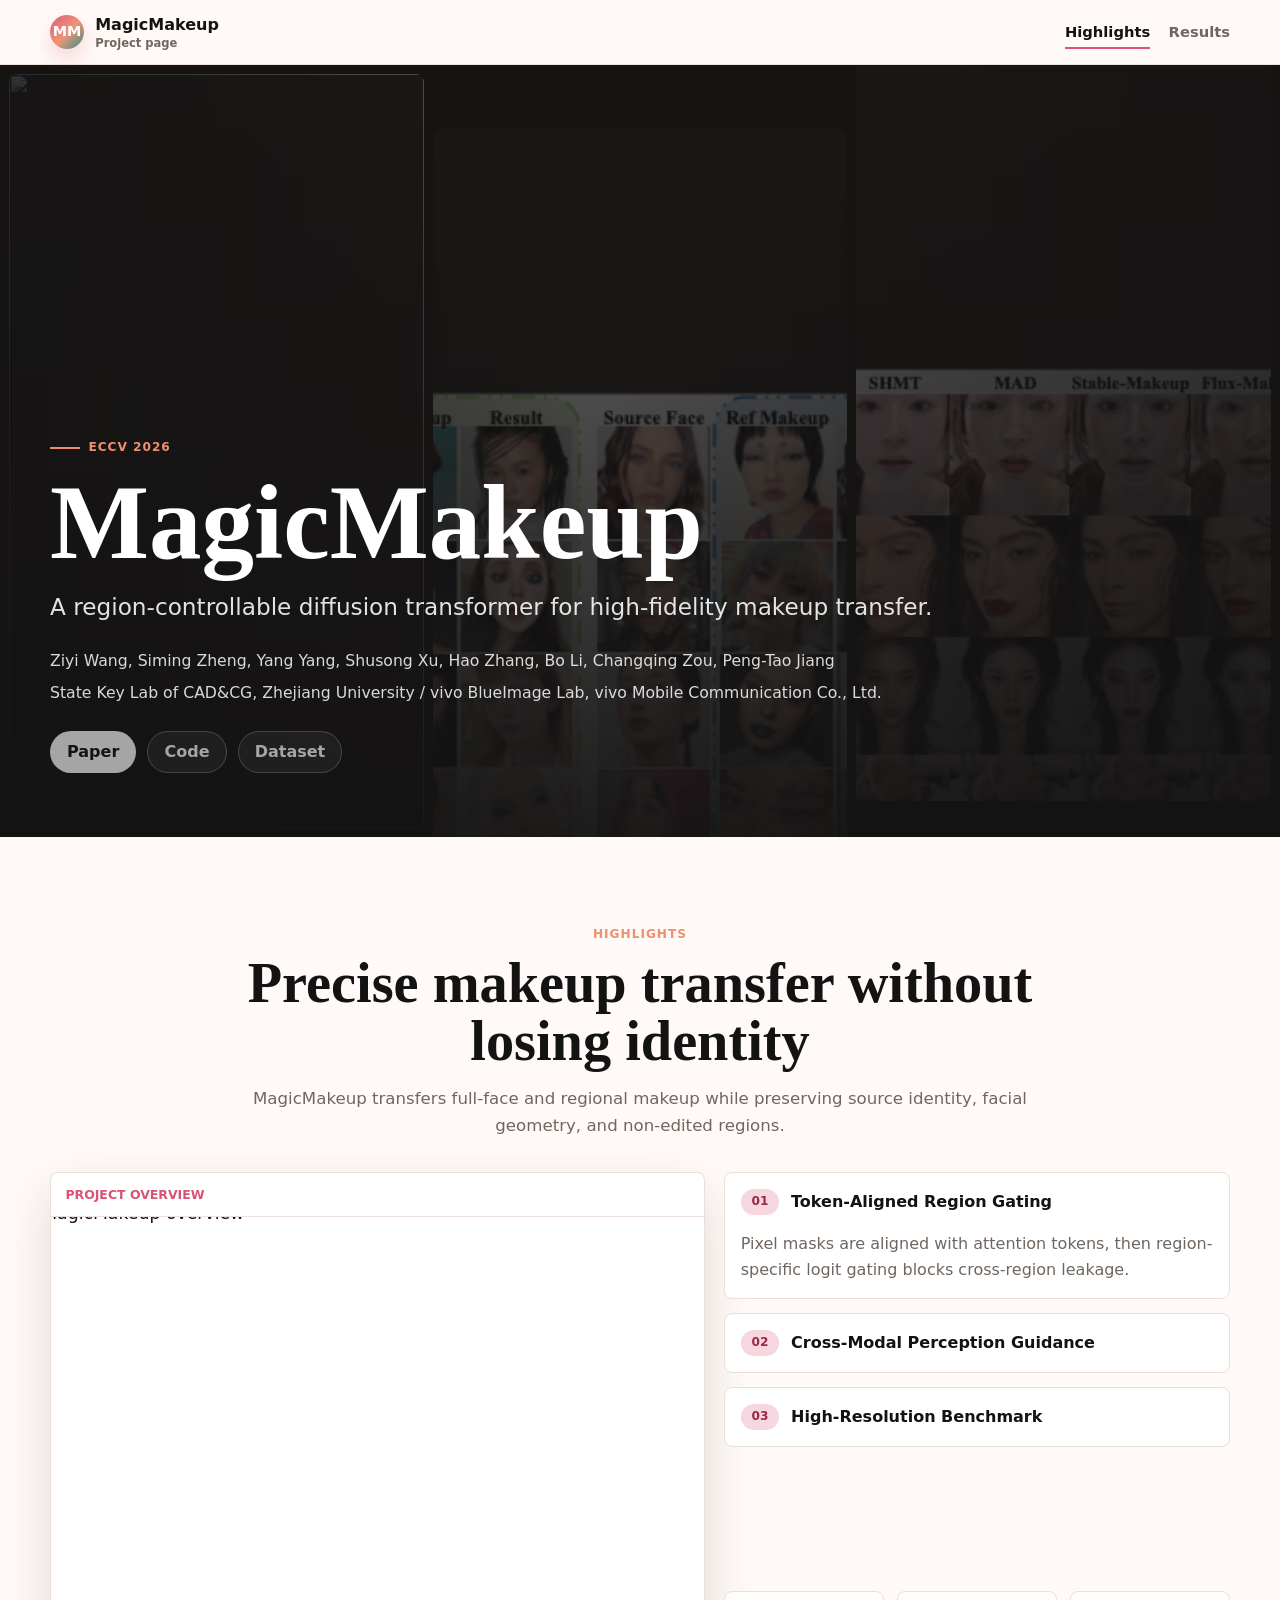
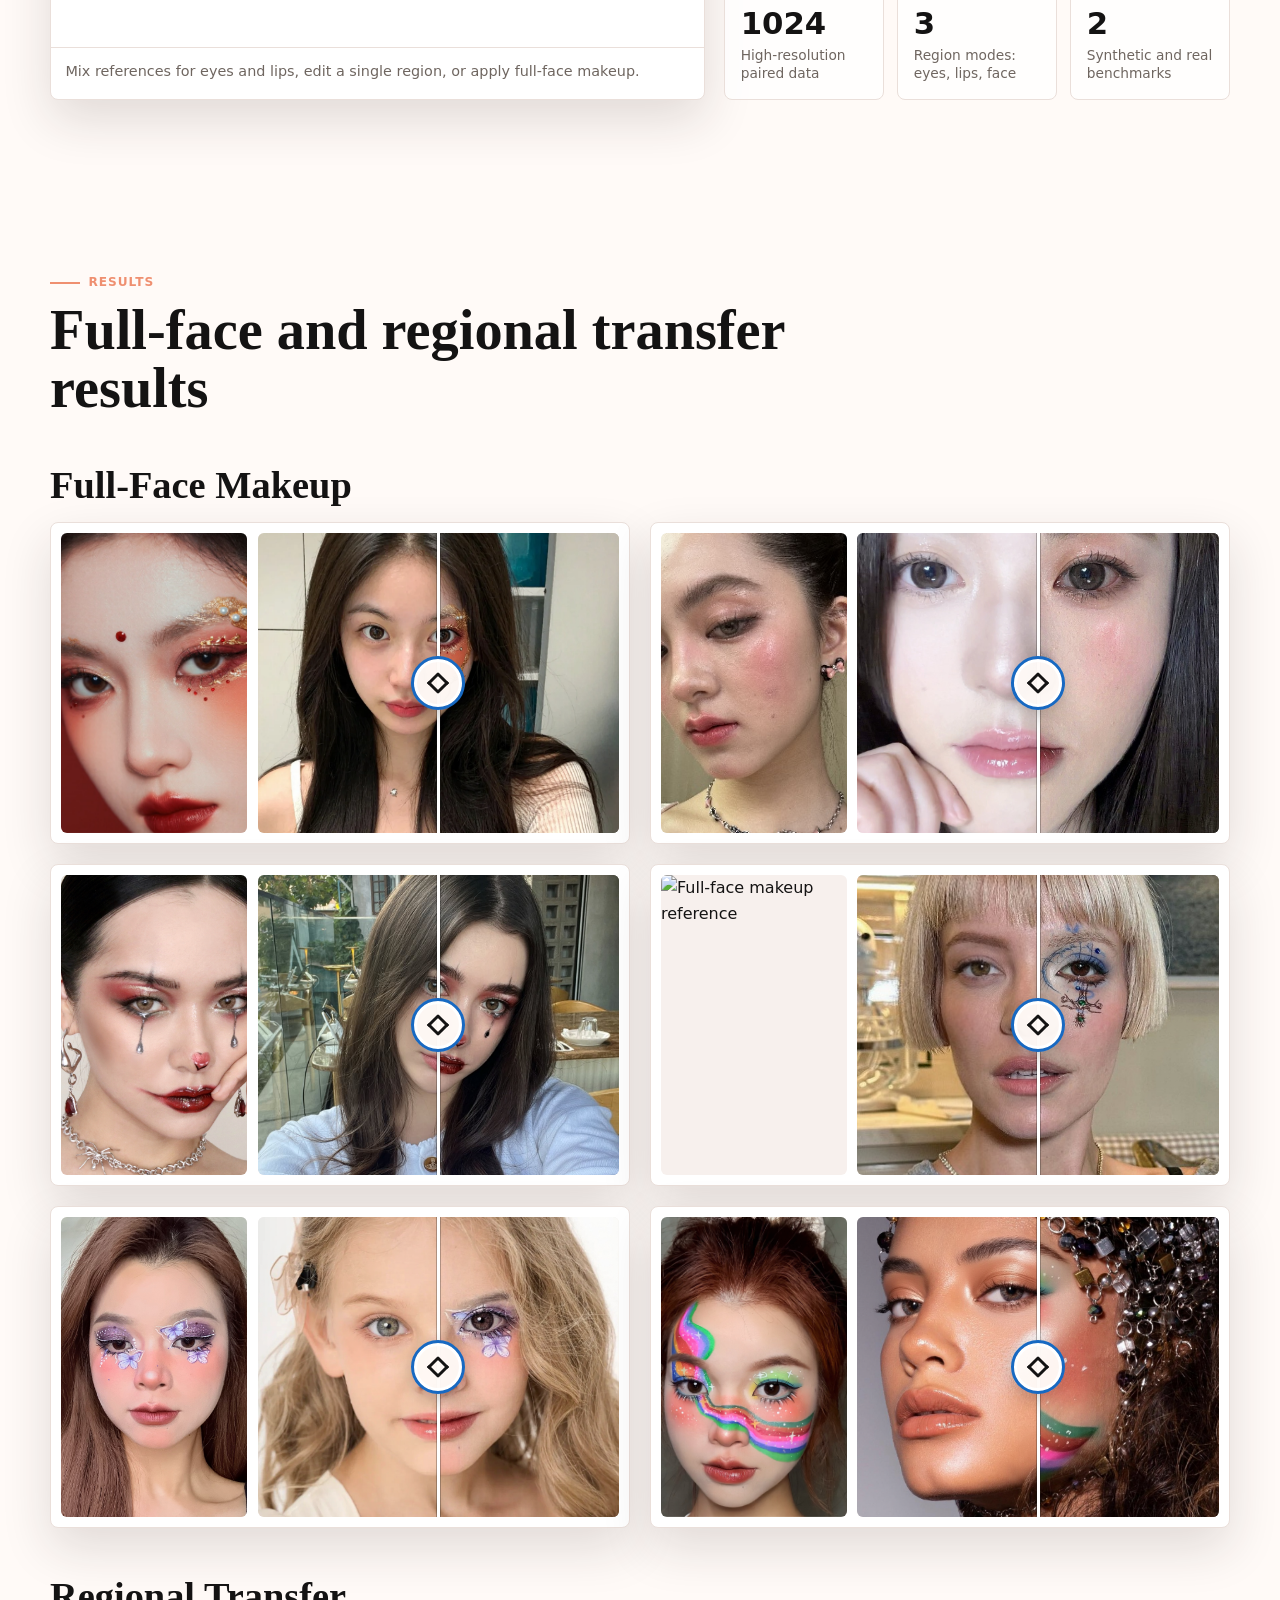
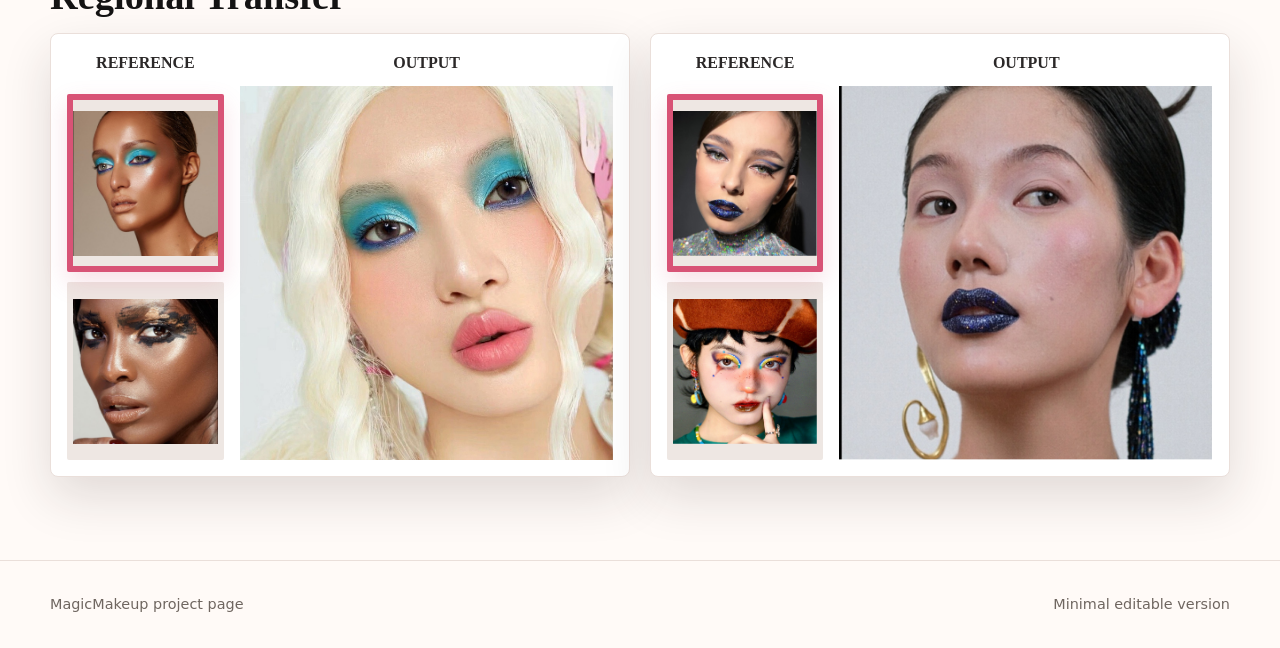
==== commit 6d6a6ed7: "Restore full-face result rows" ====
--- a/minimal-site/index.html
+++ b/minimal-site/index.html
@@ -127,6 +127,50 @@
                   <span class="compare-viewer__handle" aria-hidden="true"></span>
                 </div>
               </article>
+              <article class="paired-card paired-card--slider" data-compare-tile>
+                <figure class="paired-card__reference">
+                  <img src="assets/images/3-2.png" alt="Full-face makeup reference">
+                </figure>
+                <div class="compare-viewer compare-viewer--full" data-compare-viewer tabindex="0" role="slider" aria-valuemin="0" aria-valuemax="100" aria-valuenow="50" aria-label="Full-face makeup comparison split">
+                  <img src="assets/images/3-1.png" alt="Source face">
+                  <img class="compare-viewer__after" src="assets/images/3-3.png" alt="Full-face makeup result">
+                  <div class="compare-viewer__line" aria-hidden="true"></div>
+                  <span class="compare-viewer__handle" aria-hidden="true"></span>
+                </div>
+              </article>
+              <article class="paired-card paired-card--slider" data-compare-tile>
+                <figure class="paired-card__reference">
+                  <img src="assets/images/4-2.png" alt="Full-face makeup reference">
+                </figure>
+                <div class="compare-viewer compare-viewer--full" data-compare-viewer tabindex="0" role="slider" aria-valuemin="0" aria-valuemax="100" aria-valuenow="50" aria-label="Full-face makeup comparison split">
+                  <img src="assets/images/4-1.png" alt="Source face">
+                  <img class="compare-viewer__after" src="assets/images/4-3.png" alt="Full-face makeup result">
+                  <div class="compare-viewer__line" aria-hidden="true"></div>
+                  <span class="compare-viewer__handle" aria-hidden="true"></span>
+                </div>
+              </article>
+              <article class="paired-card paired-card--slider" data-compare-tile>
+                <figure class="paired-card__reference">
+                  <img src="assets/images/5_2.png" alt="Full-face makeup reference">
+                </figure>
+                <div class="compare-viewer compare-viewer--full" data-compare-viewer tabindex="0" role="slider" aria-valuemin="0" aria-valuemax="100" aria-valuenow="50" aria-label="Full-face makeup comparison split">
+                  <img src="assets/images/5_1.png" alt="Source face">
+                  <img class="compare-viewer__after" src="assets/images/5_3.png" alt="Full-face makeup result">
+                  <div class="compare-viewer__line" aria-hidden="true"></div>
+                  <span class="compare-viewer__handle" aria-hidden="true"></span>
+                </div>
+              </article>
+              <article class="paired-card paired-card--slider" data-compare-tile>
+                <figure class="paired-card__reference">
+                  <img src="assets/images/6_2.png" alt="Full-face makeup reference">
+                </figure>
+                <div class="compare-viewer compare-viewer--full" data-compare-viewer tabindex="0" role="slider" aria-valuemin="0" aria-valuemax="100" aria-valuenow="50" aria-label="Full-face makeup comparison split">
+                  <img src="assets/images/6_1.png" alt="Source face">
+                  <img class="compare-viewer__after" src="assets/images/6_3.png" alt="Full-face makeup result">
+                  <div class="compare-viewer__line" aria-hidden="true"></div>
+                  <span class="compare-viewer__handle" aria-hidden="true"></span>
+                </div>
+              </article>
             </div>
           </div>
 
